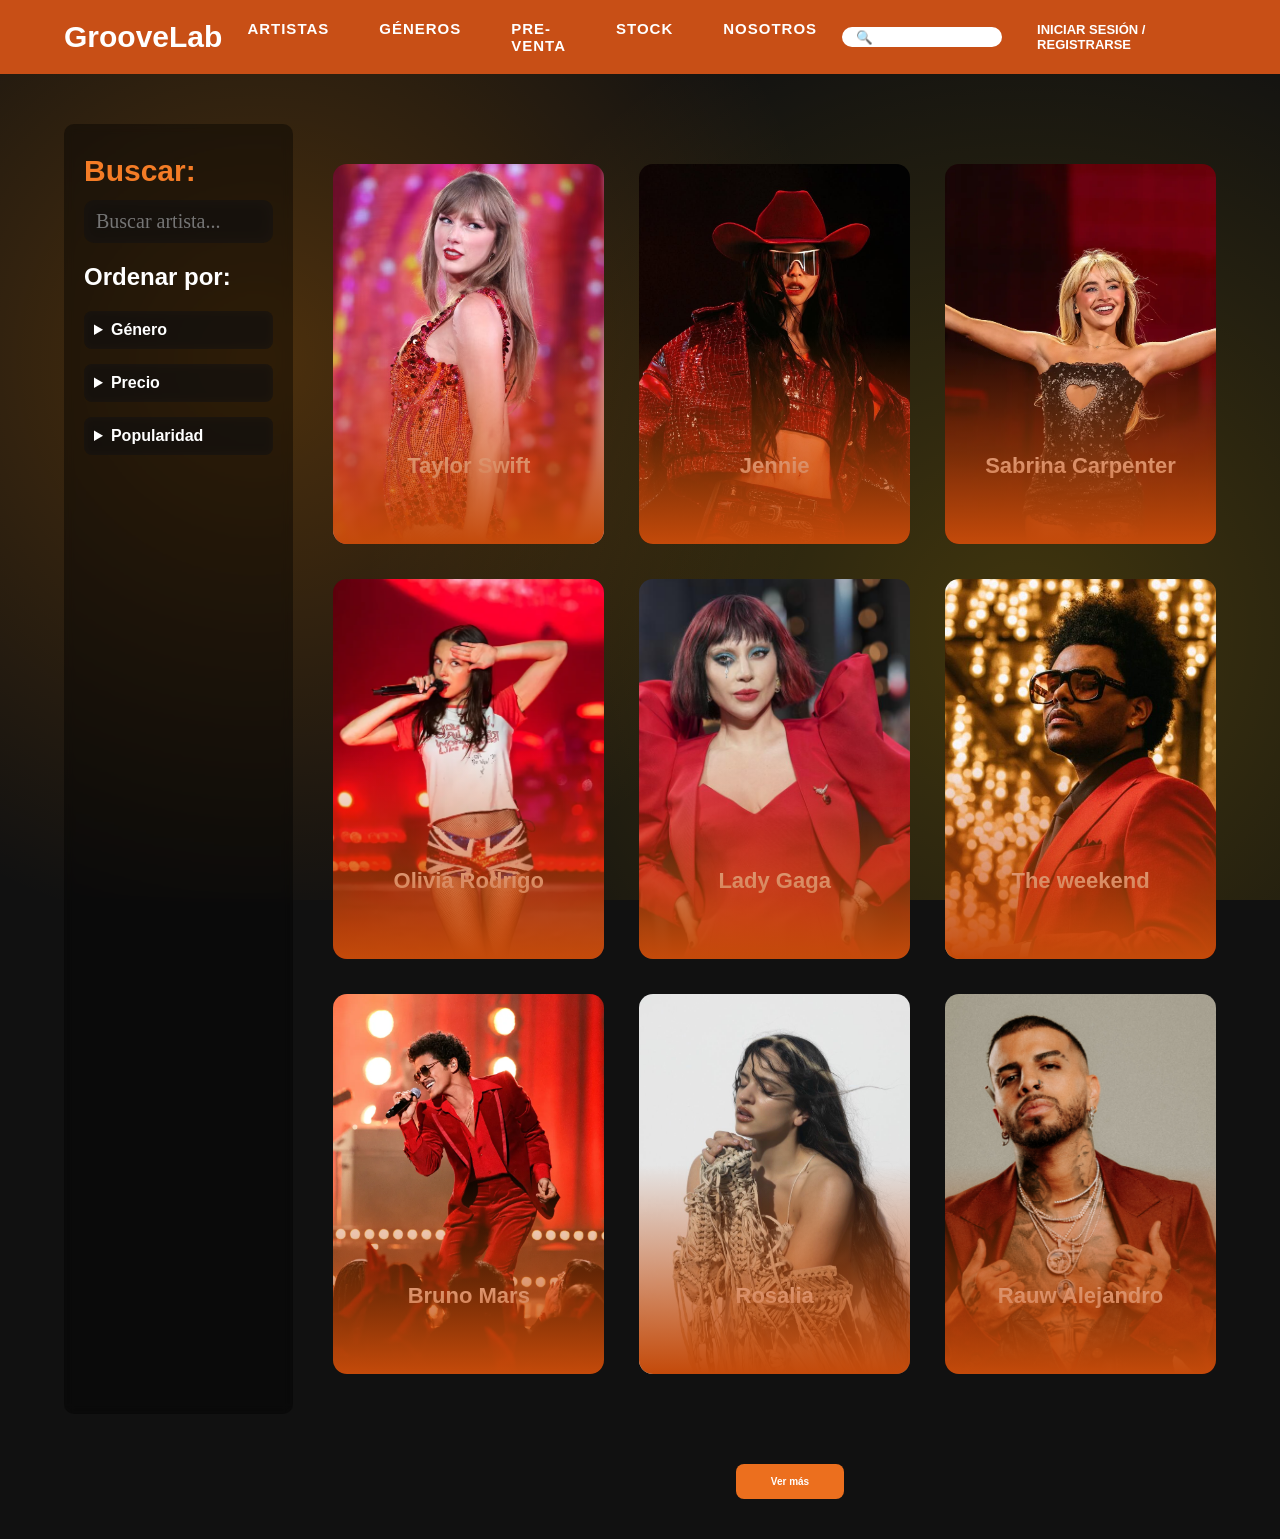
==== artistas.html @ 174f729a "Add files via upload" ====
<!DOCTYPE html>
<html lang="es">

<head>
    <meta charset="UTF-8">
    <meta name="viewport" content="width=device-width, initial-scale=1.0">
    <title>Artistas - GrooveLab</title>

    <link rel="stylesheet" href="style.css">

    <!-- Iconos -->
    <link rel="stylesheet" href="https://cdnjs.cloudflare.com/ajax/libs/font-awesome/6.5.0/css/all.min.css">
</head>

<body>

    <!-- NAVBAR -->
    <header class="navbar">
        <div class="nav-inner">
            <div class="nav-left logo">GrooveLab</div>

            <nav class="nav-center">
                <a href="artistas.html">ARTISTAS</a>
                <a href="generos.html">GÉNEROS</a>
                <a href="#">PRE-VENTA</a>
                <a href="#">STOCK</a>
                <a href="#">NOSOTROS</a>
            </nav>

            <div class="nav-right">
                <div class="search-box">
                    <input type="text" placeholder="🔍">
                </div>
                <a class="login-btn" href="#">INICIAR SESIÓN / REGISTRARSE</a>
            </div>
        </div>
    </header>


    <!-- CONTENIDO GENERAL -->
    <div class="container">

        <!-- FILTROS -->
        <aside class="filters">

            <h3>Buscar:</h3>
<input type="text" class="search-input" placeholder="Buscar artista...">


            <h2>Ordenar por:</h2>

            <details>
                <summary>Género</summary>
                <label><input type="checkbox"> Rock</label>
                <label><input type="checkbox"> Pop</label>
                <label><input type="checkbox"> Soul</label>
                <label><input type="checkbox"> Jazz</label>
            </details>

            <details>
                <summary>Precio</summary>
                <label><input type="checkbox"> Menos de S/ 50</label>
                <label><input type="checkbox"> S/ 50 - S/ 100</label>
                <label><input type="checkbox"> Más de S/ 100</label>
            </details>

            <details>
                <summary>Popularidad</summary>
                <label><input type="checkbox"> Más popular</label>
                <label><input type="checkbox"> Menos poluar</label>
            </details>

        </aside>


        <!-- GRID DE ARTISTAS -->
        <section class="artist-grid" id="artistsGrid">
    
            <div class="artist-card">
                <img src="Artistas/taylor.avif" alt="Taylor Swift">
                <p>Taylor Swift</p>
            </div>

            <div class="artist-card">
                <img src="Artistas/jennie.jpg" alt="Jennie">
                <p>Jennie</p>
            </div>

            <div class="artist-card">
                <img src="Artistas/sabri.webp" alt="Sabrina Carpenter">
                <p>Sabrina Carpenter</p>
            </div>

            <div class="artist-card">
                <img src="Artistas/oliv.webp" alt="Olivia Rodrigo">
                <p>Olivia Rodrigo</p>
            </div>

            <div class="artist-card">
                <img src="Artistas/lady.jpg" alt="Lady Gaga">
                <p>Lady Gaga</p>
            </div>

            <div class="artist-card">
                <img src="Artistas/week.jpeg" alt="The weekend">
                <p>The weekend</p>
            </div>

            <div class="artist-card">
                <img src="Artistas/bruno.webp" alt="Bruno Mars">
                <p>Bruno Mars</p>
            </div>

            <div class="artist-card">
                <img src="Artistas/rosalia.jpg" alt="Rosalia">
                <p>Rosalia</p>
            </div>

            <div class="artist-card">
                <img src="Artistas/rauw.jpg" alt= "Rauw Alejandro">
                <p>Rauw Alejandro</p>
            </div>

        </section>
    </div>

    
</div>

<button class="ver-mas-btn" id="verMasBtn">Ver más</button> 

<script>
document.addEventListener("DOMContentLoaded", () => {

  // Lista de artistas extra )
  const artistasExtra = [
    { nombre: "Artista 10", imagen: "artista10.jpg" },
    { nombre: "Artista 11", imagen: "artista11.jpg" },
    { nombre: "Artista 12", imagen: "artista12.jpg" },
    { nombre: "Artista 13", imagen: "artista13.jpg" },
    { nombre: "Artista 14", imagen: "artista14.jpg" },
    { nombre: "Artista 15", imagen: "artista15.jpg" },
    { nombre: "Artista 16", imagen: "artista16.jpg" },
    { nombre: "Artista 17", imagen: "artista17.jpg" },
    { nombre: "Artista 18", imagen: "artista18.jpg" },
    { nombre: "Artista 19", imagen: "artista19.jpg" },
    { nombre: "Artista 20", imagen: "artista20.jpg" },
    { nombre: "Artista 21", imagen: "artista21.jpg" }
  ];

  const containerSelectors = ["#artistsGrid", ".artists-grid", ".artist-grid", ".grid-artistas", ".artist-grid"];
  let grid = null;
  for (const sel of containerSelectors) {
    grid = document.querySelector(sel);
    if (grid) break;
  }

  if (!grid) {
    console.error("VER-MÁS: No se encontró el contenedor de artistas. Selecciones probadas:", containerSelectors);
    return;
  }

  let verMasBtn = document.getElementById("verMasBtn");
  if (!verMasBtn) {
    verMasBtn = document.createElement("button");
    verMasBtn.id = "verMasBtn";
    verMasBtn.className = "ver-mas-btn";
    verMasBtn.textContent = "VER MÁS";
    grid.insertAdjacentElement("afterend", verMasBtn);
  }

  const cardSelectors = [".artist-card", ".card", ".artista-card"];
  let templateCard = null;
  for (const s of cardSelectors) {
    templateCard = document.querySelector(s);
    if (templateCard) break;
  }

  function crearCardFromData(artista) {
    const card = document.createElement("div");
    card.className = templateCard ? templateCard.className : "artist-card";
    card.innerHTML = `
      <img src="${artista.imagen}" alt="${artista.nombre}">
      <p class="artist-name">${artista.nombre}</p>
      <button class="btn-ver">Ver</button>
    `;
    return card;
  }

  function cloneCardWithData(artista) {
    if (!templateCard) return crearCardFromData(artista);

    const clone = templateCard.cloneNode(true);

    const img = clone.querySelector("img");
    if (img) {
      img.src = artista.imagen;
      img.alt = artista.nombre;
    } else {
      const newImg = document.createElement("img");
      newImg.src = artista.imagen;
      newImg.alt = artista.nombre;
      clone.insertAdjacentElement("afterbegin", newImg);
    }

    const nameSelectors = ["p", ".artist-name", ".nombre", "h3", "h4"];
    let nameEl = null;
    for (const sel of nameSelectors) {
      nameEl = clone.querySelector(sel);
      if (nameEl) break;
    }
    if (nameEl) {
      nameEl.textContent = artista.nombre;
    } else {
      const p = document.createElement("p");
      p.className = "artist-name";
      p.textContent = artista.nombre;
      clone.appendChild(p);
    }

    let btn = clone.querySelector(".btn-ver, .card-btn, .ver-btn, .btn");
    if (!btn) {
      btn = document.createElement("button");
      btn.className = "btn-ver";
      btn.textContent = "Ver";
      clone.appendChild(btn);
    }

    return clone;
  }

  let index = 0;

  verMasBtn.addEventListener("click", () => {
    if (index >= artistasExtra.length) {
      verMasBtn.style.display = "none";
      return;
    }

    const toAdd = Math.min(8, artistasExtra.length - index);
    for (let i = 0; i < toAdd; i++) {
      const artista = artistasExtra[index++];
      const newCard = templateCard ? cloneCardWithData(artista) : crearCardFromData(artista);
      grid.appendChild(newCard);
    }

    if (index >= artistasExtra.length) {
      verMasBtn.style.display = "none";
    }

  });

});
</script>



</body>
</html>
---- style.css ----
/* RESET */

* {
    margin: 0;
    padding: 0;
    box-sizing: border-box;
}

body {
    background: #000;
    font-family:'Times New Roman', Times, serif;
    overflow-x: hidden;
}

/*NAVBAR*/

/* ===== NAVBAR GENERAL ===== */

.navbar {
    width: 100%;
    background: #C14A06;           /* naranja vibrante */
    padding: 12px 35px;
    display: flex;
    align-items: center;
    justify-content: space-between;
    font-family: 'Helvetica', sans-serif;
    position: fixed;               /* fija arriba */
    top: 0;
    left: 0;
    z-index: 9999;
}

/* ===== LOGO ===== */

.logo {
    font-size: 28px;
    font-weight: 800;
    color: white;
}

/* ===== MENÚ PRINCIPAL ===== */

.nav-links {
    display: flex;
    gap: 35px;
}

.nav-links a {
    color: white;
    text-decoration: none;
    font-size: 14px;
    font-weight: 700;
    letter-spacing: 1px;
}

.nav-links a:hover {
    opacity: 0.7;
}

/* ===== SEARCH BOX ===== */

.search-box {
    position: relative;
    margin-right: 20px;
}

.search-box input {
    width: 160px;
    height: 20px;
    border-radius: 20px;
    border: none;
    padding-left: 25px;
    outline: none;
    background: white;
}

.search-box::before {
    content: "";
    position: absolute;
    left: 8px;
    top: 0px;
    font-size: 13px;
}

/* ===== BOTÓN DE LOGIN ===== */

.login-btn {
    color: white;
    font-size: 13px;
    text-decoration: none;
    font-weight: 700;
}

.login-btn:hover {
    opacity: 0.7;
}

/* ===== PARA QUE EL CONTENIDO NO SUBA DEBAJO DE LA BARRA ===== */

body {
    padding-top: 70px;  /* evita que la navbar tape el inicio */
}


.logo {
    font-size: 30px;
    font-weight: 700;
    color: white;
}

.nav-center {
    display: flex;
    justify-content: center;
    flex: 1;
}

.nav-center a {
    color: white;
    text-decoration: none;
    margin: 0 18px;
    font-weight: 600;
    letter-spacing: 1px;
    font-size: 15px;
}

.nav-right {
    display: flex;
    align-items: center;
    gap: 15px;
}

.search-box input {
    padding: 8px 14px;
    border-radius: 20px;
    border: none;
    width: 160px;
}

.login-btn {
    color: white;
    text-decoration: none;
    font-weight: bold;
    font-size: 13px;
}


/* HERO SECTION */

.hero {
    width: 100%;
    height: 678px;
    position: relative;
    overflow: hidden;
    display: flex;
    align-items: flex-start;
    padding-top: -50px;
    
}

/* Fondo */
.hero-bg {
    position: absolute;
    inset: 0;
    background:
        radial-gradient(circle at 20% 40%, rgba(255,140,0,0.25), transparent 50%),
        radial-gradient(circle at 80% 70%, rgba(255,200,0,0.2), transparent 55%),
        #111;
    z-index: 0;
}

/* Contenedor */
.hero-content {
    width: 90%;
    max-width: 1400px;
    margin: auto;
    margin-top: 200px;
    position: relative;
    z-index: 5;
    display: flex;
    flex-direction: column;
    align-items: flex-start; /* Para los textos a la izquierda */

}

/* Bienvenido */
.welcome {
    font-size: 85px;
    color: white;
    font-weight: 800;
    margin-top: -100px;
    margin-bottom: 15px;
    z-index: 6;
    position: relative;
}

/* Título GROOVELAB */
.hero-title {
    font-size: 210px;
    font-family: Arial, Helvetica, sans-serif;
    font-weight: 900;
    letter-spacing: -10px;
    line-height: 0.8;
    display: flex;
    color: #D15E20;
    transform: scaleY(1.50); /* Estirado vertical */
    transform-origin: bottom;
    margin-top: 60px;
    z-index: 5;
    position: relative;
}

.hero-title span:nth-child(odd) {
    color: transparent;
    -webkit-text-stroke: 4px #D15E20;
}

/* Texto bajo */
.tagline {
    margin-top: 25px;
    border: 2px solid rgba(255,255,255,0.8);
    padding: 12px 25px;
    display: inline-block;
    border-radius: 50px;
    font-size: 18px;
    color: white;
    background: rgba(0,0,0,0.4);
    position: relative;
    z-index: 6;
    align-self: flex-end;
    margin-right: 5%;
}

/* ============================
       VINILO 
============================= */

.vinyl {
    position: absolute;
    bottom: -368px;      /* BAJA el vinilo */
    left: 50%;           /* lo manda al CENTRO */
    transform: translateX(-50%);
    width: 620px;        /* tamaño */
    opacity: 0.9;
    z-index: 3;          /* detrás del texto */
    pointer-events: none;
}

/* =============================
      LO MÁS PEDIDO
============================= */

.mas-pedido {
    background: linear-gradient(to bottom, #ff8c0038, #1c100b, #000);
    padding: 80px 0 120px;
    text-align: center;
    color: white;
}

.pedido-title {
    font-size: 45px;
    font-weight: 900;
    margin-bottom: 60px;
}

/* --- WRAPPER REAL (AQUÍ VAN LAS FLECHAS AFUERA) --- */
.carousel-wrapper {
    position: relative;
    width: 90%;
    max-width: 1300px;
    margin: auto;
}

/* --- CONTENEDOR DEL CARRUSEL (NO SE EXPANDE) --- */
.carousel-container {
    overflow: hidden;
    padding: 0 40px;         /* MARGEN LATERAL */
}

/* --- FILA HORIZONTAL CORRECTA --- */
.carousel-track {
    display: flex;            /* ← ESTO evita que se ponga en columna */
    flex-direction: row;
    gap: 45px;
    transition: transform 0.4s ease;
}

/* --- ITEMS --- */
.item {
    min-width: 250px;
    text-align: center;
}

.item img {
    width: 260px;
    height: 260px;
    object-fit: cover;
    border-radius: 5px;
    box-shadow: 0 0 18px rgba(0,0,0,0.6);
}

.item h3 {
    margin-top: 15px;
    font-size: 16px;
}

.item p {
    font-size: 15px;
    margin: 8px 0 12px;
}

/* --- BOTÓN AGREGAR (idéntico a tu maqueta) --- */
.add-btn {
    background: #ec6f1e;
    color: white;
    padding: 10px 28px;
    border: none;
    border-radius: 6px;
    font-weight: bold;
    cursor: pointer;
    transition: 0.2s ease;
}

.add-btn:hover {
    background: #ff7e29;
}

/* --- FLECHAS AFUERA SIN MOVER EL CARRUSEL --- */
.arrow {
    position: absolute;
    top: 50%;
    transform: translateY(-50%);
    background: rgba(0,0,0,0.45);
    border: 2px solid #e46a1f;
    width: 45px;
    height: 45px;
    font-size: 24px;
    border-radius: 50%;
    display: flex;
    align-items: center;
    justify-content: center;
    color: #e46a1f;
    cursor: pointer;
    z-index: 20;
}

/* FLECHAS EXACTAMENTE AFUERA */
.left-arrow { left: -55px; }
.right-arrow { right: -55px; }

/* --- PUNTITOS --- */
.dots {
    margin-top: 35px;
}

.dots span {
    display: inline-block;
    width: 10px;
    height: 10px;
    background: white;
    opacity: 0.4;
    border-radius: 50%;
    margin: 0 6px;
}

.dots span.active {
    opacity: 1;
}

/* ================
   NOVEDADES
================ */

.novedades {
    text-align: center;
    color: white;
    position: relative;
    padding: 60px 0;
    background:
        radial-gradient(circle at 20% 30%, rgba(255,140,0,0.22), transparent 55%),
        radial-gradient(circle at 80% 70%, rgba(255,180,60,0.18), transparent 60%),
        radial-gradient(circle at 50% 100%, rgba(255,120,30,0.12), transparent 70%),
        #0b0b0b;
}

.novedades .pedido-title {
    font-size: 45px;
    font-weight: 900;
    margin-bottom: 60px;
}

/* FLECHAS EXCLUSIVAS DE NOVEDADES (afuera) */
.novedades-left {
    left: -55px;
}

.novedades-right {
    right: -55px;
}


/* =============================
      NOVEDADES EN CD
============================= */

.novedades-cd {
    background: linear-gradient(to bottom,#1c100b, #000, #ff8c0038);
    padding: 70px 0 120px;
    text-align: center;
    color: white;
}

.novedades-cd .pedido-title {
    font-size: 45px;
    font-weight: 900;
    margin-bottom: 60px;
}

/* Flechas específicas del carrusel CD */
.novedadescd-left {
    left: -55px;
}

.novedadescd-right {
    right: -55px;
}


/* CONTENEDOR PRINCIPAL */
/* SECCIÓN COMPLETA */
.vinilo-hero {
    position: relative;
    width: 100%;
    height: 100vh;
    overflow: hidden;
}

/* FONDO CON BLUR SOLO A LA IMAGEN */
.vinilo-bg {
    position: absolute;
    top: 0;
    left: 0;
    width: 100%;
    height: 100%;
    background-image: url("fondo.jpg");
    background-size: cover;
    background-position: center;
    filter: blur(5px); 
    z-index: 1;
}

/* CONTENIDO ENCIMA */
.vinilo-contenido {
    position: relative;
    z-index: 2;
    height: 100%;
    display: flex;
    flex-direction: column;
    justify-content: center;  /* Centro vertical */
    align-items: center;       /* Centro horizontal */
    text-align: center;
    color: white;
    padding: 20px;
}

/* TÍTULO */
.vinilo-contenido h1 {
    font-size: 52px;
    font-weight: 700;
    margin-bottom: 20px;
}

/* SUBTÍTULO */
.vinilo-contenido p {
    font-size: 24px;
    margin-bottom: 30px;
}

/* BOTÓN */
.vinilo-btn {
    padding: 12px 30px;
    font-size: 18px;
    background-color: #ff7b00;
    border: none;
    color: white;
    border-radius: 8px;
    cursor: pointer;
    transition: 0.3s ease;
}

.vinilo-btn:hover {
    background-color: #ff9a2b;
}


/* --------------------- */
/*     FOOTER GENERAL    */
/* --------------------- */

.footer {
    background-color: #d4611a; /* mismo color que tu página */
    padding: 60px 0 40px 0;
    color: white;
    width: 100%;
    margin-top: 0;
}

.footer-container {
    width: 90%;
    margin: auto;
    display: grid;
    grid-template-columns: 1.5fr 1fr 1fr 1fr;
    gap: 40px;
    align-items: start; /* BAJA las columnas */
}

/* --------------------- */
/*    TEXTO PRINCIPAL    */
/* --------------------- */

.footer-about h2 {
    font-size: 42px;
    font-weight: bold;
    margin-bottom: 20px;
    color: rgb(22, 21, 21);
}

.footer-about p {
    color: white;
    line-height: 1.6;
    font-size: 16px;
}

/* --------------------- */
/*     COLUMNAS FOOTER   */
/* --------------------- */

.footer-column h3 {
    color: rgb(22, 21, 21);
    margin-bottom: 18px;
    font-size: 22px;
}

.footer-column p a {
    color: white;
    text-decoration: none;
    font-size: 16px;
}

.footer-column p {
    margin-bottom: 12px;
    color: white;
}

.footer-column a:hover {
    color: #f2f2f2;
}

/* --------------------- */
/*         ÍCONOS        */
/* --------------------- */

.footer-column i {
    margin-right: 10px;
    color: white;
    font-size: 18px;
}

/* Redes sociales */
.footer-social {
    grid-column: 1 / -1; /* ocupa todo el ancho debajo */
    text-align: center;
    margin-top: 30px;
}

.footer-social a {
    font-size: 32px;
    margin: 0 15px;
    color: white;
    text-decoration: none;
}

.footer-social a:hover {
    color: #f2f2f2;
}


/* ------------------------------------------------------------------------------------*/ 

body {
    margin: 0;
    padding: 0;
    background:
        radial-gradient(circle at 20% 40%, rgba(255,140,0,0.25), transparent 50%),
        radial-gradient(circle at 80% 70%, rgba(255,200,0,0.2), transparent 55%),
        #111;
    background-attachment: fixed;
    background-size: cover;
    font-family: sans-serif;
}

/* NAVBAR (igual a tu página principal) --*/ 
.navbar {
    backdrop-filter: blur(10px);
    background: #C84F16;
    padding: 15px 0;
    position: sticky;
    top: 0;
    z-index: 100;
}

.nav-inner {
    width: 90%;
    margin: auto;
    display: flex;
    justify-content: space-between;
    align-items: center;
}

.nav-center a {
    color: white;
    text-decoration: none;
    margin: 0 15px;
    padding: 5px 10px;
    border-radius: 6px;
}

.nav-center a.active,
.nav-center a:hover {
    background: #ffffff33;
}

/* BUSCADOR DE ARTISTAS – ESTILO GLASS */
.artists-page .search-input,
.search-input {
    width: 100%;
    padding: 12px 15px;
    background: rgba(22, 21, 21, 0.5) !important;
    color: #fff !important;
    backdrop-filter: blur(8px) !important;
    border-radius: 10px !important;
    font-size: 14px;
    outline: none !important;
    transition: 0.3s ease !important;
}


/* CONTENEDOR GENERAL */
.container {
    width: 90%;
    margin: 50px auto;
    display: flex;
    gap: 40px;
}

/* FILTROS */
.filters {
    width: 250px;
    color: white;
    padding: 20px;
    border-radius: 10px;
    background: rgba(0, 0, 0, 0.4);
    backdrop-filter: blur(5px);
}

.filters h2 {
    margin-top: 0;
}

details {
    background: rgba(22, 21, 21, 0.5);
    backdrop-filter: blur(5px);
    padding: 10px;
    border-radius: 8px;
    margin-bottom: 15px;
}

summary {
    cursor: pointer;
    font-weight: bold;
}

label {
    display: block;
    margin-left: 10px;
    margin-top: 5px;
}

/* =============================
   GRID DE ARTISTAS 
============================= */
.artist-grid {
    display: grid;
    grid-template-columns: repeat(3, 1fr);
    gap: 55px; 
    width: 80%;
    margin: 0 auto;
}

/* =============================
   TARJETA 
============================= */
.artist-card {
    background: #1b1b1e; /* Fondo gris oscuro */
    border-radius: 0; 
    overflow: hidden;
    position: relative;
    box-shadow: none;
    transition: transform .25s, box-shadow .25s;
}

/* HOVER CON BRILLO */
.artist-card:hover {
    transform: translateY(-6px);
    box-shadow: 0 0 25px rgba(255, 255, 255, 0.9);
}

/* =============================
   IMAGEN + DEGRADADO 
============================= */
.artist-card img {
    width: 100%;
    height: 340px; 
    object-fit: cover;
    display: block;
}

/* DEGRADADO ANARANJADO DESDE ABAJO HACIA ARRIBA */
.artist-card::after {
    content: "";
    position: absolute;
    bottom: 0;
    left: 0;
    width: 100%;
    height: 55%;
    background: linear-gradient(to top, #c44a0a, rgba(0,0,0,0));
    pointer-events: none;
}

/* =============================
   TEXTO DEL NOMBRE 
============================= */
.artist-card p {
    position: absolute;
    bottom: 65px;
    width: 100%;
    text-align: center;
    font-size: 22px;
    font-weight: 600;
    color: white;
}

/* =============================
   BOTÓN “VER” 
============================= */
.artist-card .btn-ver {
    position: absolute;
    bottom: 20px;
    left: 50%;
    transform: translateX(-50%);
    background: #e86d0e; /* NARANJA EXACTO */
    color: white;
    border: none;
    padding: 7px 22px;
    font-size: 15px;
    border-radius: 6px;
    font-weight: 600;
    cursor: pointer;
    transition: background .2s;
}

.artist-card .btn-ver:hover {
    background: #c95f0d;
}

/* =============================
   FILTROS – TAMAÑO ORIGINAL
============================= */

.filters h3 {
    font-size: 30px;        /* <-- MÁS GRANDE */
    color: #f47c26;
    margin-bottom: 12px;    /* <-- ESPACIO ENTRE "Buscar:" Y EL CUADRO */
    margin-top: 10px;       /* <-- SEPARA EL TÍTULO DE LO QUE ESTÁ ARRIBA */
}

.filters h2 {
margin-bottom: 20px;
}

/* === BUSCADOR RECTANGULAR === */
.search-input {
    width: 100%;
    padding: 10px 12px;
    background: #2d2d30;              /* Fondo oscuro  */
    border: 2px;        /* Borde naranja */
    border-radius: 10px;               /* Bordes redondeados */
    color: white;                      /* Texto blanco */
    font-size: 20px;
    font-family: 'Merriweather', serif;
    outline: none;                     /* Quita el borde azul feo */
    transition: all 0.25s ease;
    margin-bottom: 20px;
}

.filters-container {
    width: 260px;
    padding: 15px;
    background: rgba(0,0,0,0.35);
    border-radius: 30px;
    color: white;
    font-family: 'Merriweather', serif;
    margin-left: 60px;
}

.filters-container h3 {
    font-size: 20px;
    margin-bottom: 10px;
    color: #ff8a28;
}

.search-box-artists input {
    width: 100%;
    padding: 8px 12px;
    border: none;
    border-radius: 6px;
    margin-bottom: 18px;
}

.filter-group label {
    display: block;
    margin-top: 12px;
    font-weight: 600;
}

.filter-group select {
    width: 100%;
    margin-top: 6px;
    padding: 7px;
    border-radius: 6px;
    border: none;
}




.ver-mas-btn {
    display: block;
    margin: 40px auto;
    transform: translateX(150px); /* <<< LO MUEVE SOLO UN POQUITO A LA DERECHA */
    padding: 12px 35px;
    border-radius: 8px;
    border: none;
    cursor: pointer;
    font-size: 10px;
    font-weight: 600;
    background: #ec6f1e;
    color: #ffffff;
}

.ver-mas-btn:hover {
  
    box-shadow: 0 0 20px rgba(78, 9, 3, 0.8);
}




.page-bg {
    position: fixed;
    inset: 0;
    background:
        radial-gradient(circle at 20% 40%, rgba(255,140,0,0.25), transparent 50%),
        radial-gradient(circle at 80% 70%, rgba(255,200,0,0.2), transparent 55%),
        #111;
    z-index: -1;
}

/* Título */
.section-title {
    text-align: center;
    margin-top: 140px;
    font-size: 42px;
    font-weight: 900;
    color: white;
}

/* Grid */
.artist-grid {
    width: 85%;
    margin: 40px auto;
    display: grid;
    grid-template-columns: repeat(3, 1fr);
    gap: 35px;
}

/* TARJETAS */
.artist-card {
    position: relative;
    height: 380px;
    border-radius: 14px;
    overflow: hidden;
    cursor: pointer;
    transition: transform .3s ease;
}

.artist-card:hover {
    transform: scale(1.03);
}

/* Imagen */
.artist-card img {
    width: 100%;
    height: 100%;
    object-fit: cover;
}

/* Degradado naranja */
.artist-overlay {
    position: absolute;
    inset: 0;
    background: linear-gradient(to bottom, transparent, rgba(255,128,0,0.75));
}

/* Texto */
.artist-card h3 {
    position: absolute;
    bottom: 60px;
    left: 20px;
    font-size: 26px;
    color: white;
    font-weight: 800;
}

/* Botón */
.artist-btn {
    position: absolute;
    bottom: 15px;
    left: 20px;
    background: #f28b00;
    border: none;
    padding: 8px 22px;
    border-radius: 8px;
    font-weight: bold;
    cursor: pointer;
    color: white;
    transition: background .3s ease;
}

.artist-btn:hover {
    background: #ff9f1a;
}

/* ===== SECCIÓN GENERAL ===== */



.generos-section {
    padding: 80px 0;
    background:radial-gradient(circle at 20% 40%, rgba(255,140,0,0.25), transparent 50%),
        radial-gradient(circle at 80% 70%, rgba(255,200,0,0.2), transparent 55%),
        #111;
    text-align: center;
    color: white;
    
}

.generos-title {
    font-size: 50px;
    font-weight: 900;
    margin-bottom: 50px;
    font-family: 'Times New Roman', Times, serif;
    margin-top: -30px;   /* SUBE EL TÍTULO */
    margin-bottom: 35px; /* LO PEGAMOS MÁS AL GRID */
}

/* ===== GRID ===== */

.generos-grid {
    width: 90%;
    margin: auto;
    display: grid;
    grid-template-columns: repeat(3, 1fr);
    gap: 25px;
}

/* ===== ITEM ===== */

.genero-item {
    position: relative;
    width: 100%;
    height: 230px;
    border-radius: 6px;
    overflow: hidden;
}

.genero-item img {
    width: 100%;
    height: 100%;
    object-fit: cover;
}

.overlay {
    position: absolute;
    bottom: 0;
    width: 100%;
    height: 45%;
    background: linear-gradient(to top, rgba(255, 102, 0, .9), transparent);
}

.genero-item h3 {
    position: absolute;
    bottom: 15px;
    left: 50%;
    transform: translateX(-50%);
    font-size: 20px;
    font-weight: 900;
    color: white;
}
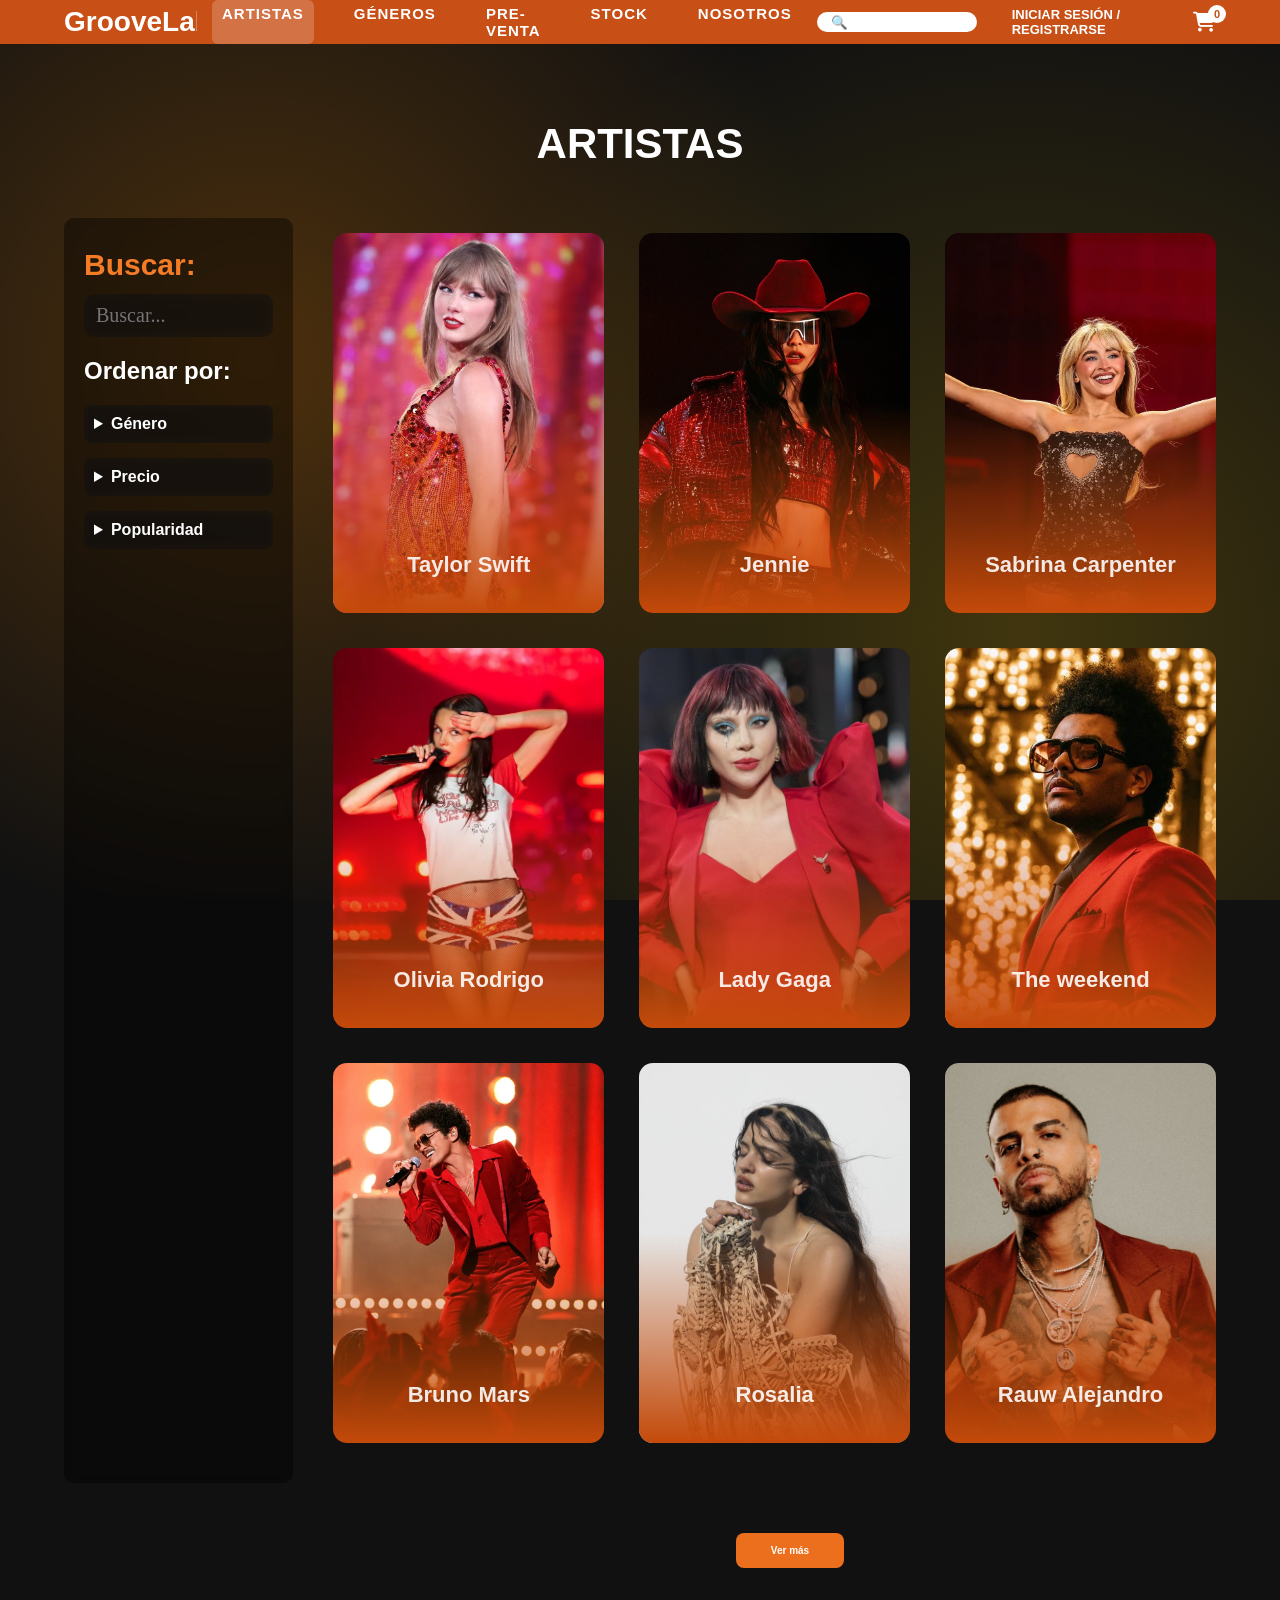
==== commit b28c2ba0: "Add files via upload" ====
--- a/artistas.html
+++ b/artistas.html
@@ -6,7 +6,7 @@
     <meta name="viewport" content="width=device-width, initial-scale=1.0">
     <title>Artistas - GrooveLab</title>
 
-    <link rel="stylesheet" href="style.css">
+    <link rel="stylesheet" href="artistas.css">
 
     <!-- Iconos -->
     <link rel="stylesheet" href="https://cdnjs.cloudflare.com/ajax/libs/font-awesome/6.5.0/css/all.min.css">
@@ -14,64 +14,163 @@
 
 <body>
 
-    <!-- NAVBAR -->
-    <header class="navbar">
+<!-- NAVBAR -->
+   <header class="navbar">
         <div class="nav-inner">
-            <div class="nav-left logo">GrooveLab</div>
+            <div class="nav-left logo">
+    <a href="index.html">GrooveLab</a>
+</div>
 
             <nav class="nav-center">
-                <a href="artistas.html">ARTISTAS</a>
+                <a href="artistas.html"class="active">ARTISTAS</a>
                 <a href="generos.html">GÉNEROS</a>
-                <a href="#">PRE-VENTA</a>
-                <a href="#">STOCK</a>
-                <a href="#">NOSOTROS</a>
+                <a href="preventa.html">PRE-VENTA</a>
+                <a href="stock.html">STOCK</a>
+                <a href="nosotros.html">NOSOTROS</a>
             </nav>
 
             <div class="nav-right">
                 <div class="search-box">
                     <input type="text" placeholder="🔍">
                 </div>
-                <a class="login-btn" href="#">INICIAR SESIÓN / REGISTRARSE</a>
-            </div>
+                <!-- CARRITO -->
+    <div class="cart">
+        <i class="fa-solid fa-cart-shopping"></i>
+        <span id="cart-count">0</span>
+    </div>
+
+    <a class="login-btn" href="sesión.html">INICIAR SESIÓN / REGISTRARSE</a>
+</div>
+
+<div class="cart-popup" id="cart-popup">
+    <div class="cart-item">
+        <img id="popup-img" src="" alt="">
+        <div class="cart-info">
+            <p id="popup-title"></p>
+            <span id="popup-price"></span>
         </div>
-    </header>
-
-
-    <!-- CONTENIDO GENERAL -->
-    <div class="container">
-
-        <!-- FILTROS -->
-        <aside class="filters">
-
-            <h3>Buscar:</h3>
-<input type="text" class="search-input" placeholder="Buscar artista...">
-
-
-            <h2>Ordenar por:</h2>
-
-            <details>
-                <summary>Género</summary>
-                <label><input type="checkbox"> Rock</label>
-                <label><input type="checkbox"> Pop</label>
-                <label><input type="checkbox"> Soul</label>
-                <label><input type="checkbox"> Jazz</label>
-            </details>
-
-            <details>
-                <summary>Precio</summary>
-                <label><input type="checkbox"> Menos de S/ 50</label>
-                <label><input type="checkbox"> S/ 50 - S/ 100</label>
-                <label><input type="checkbox"> Más de S/ 100</label>
-            </details>
-
-            <details>
-                <summary>Popularidad</summary>
-                <label><input type="checkbox"> Más popular</label>
-                <label><input type="checkbox"> Menos poluar</label>
-            </details>
-
-        </aside>
-
+    </div>
+
+    <a href="carrito.html" class="view-cart">Ver carrito</a>
+</div>
+
+<script>
+  (function () {
+    const navEntries = performance.getEntriesByType("navigation");
+    if (navEntries.length > 0 && navEntries[0].type === "reload") {
+        localStorage.removeItem("cartProducts");
+        localStorage.removeItem("cartCount");
+    }
+})();
+document.addEventListener("DOMContentLoaded", function () {
+
+    const cartNumber = document.getElementById("cart-count");
+
+    let cartCount = localStorage.getItem("cartCount")
+        ? parseInt(localStorage.getItem("cartCount"))
+        : 0;
+
+    cartNumber.textContent = cartCount;
+
+    const buttons = document.querySelectorAll(".add-btn, .btn-add");
+
+    const popup = document.getElementById("cart-popup");
+    const popupImg = document.getElementById("popup-img");
+    const popupTitle = document.getElementById("popup-title");
+    const popupPrice = document.getElementById("popup-price");
+
+    buttons.forEach(button => {
+        button.addEventListener("click", () => {
+
+            const card = button.closest(".preventa-card, .stock-card");
+            if (!card) return;
+
+            const img = card.querySelector("img").src;
+            const title = card.querySelector("h3").textContent;
+
+            // 🔴 quitamos "S/." y lo volvemos número
+            const priceText = card.querySelector("p")?.textContent || "S/. 0";
+            const price = parseFloat(priceText.replace("S/.", "").trim());
+
+            // 🔵 LEER CARRITO
+            let cart = JSON.parse(localStorage.getItem("cartProducts")) || [];
+
+            // 🔵 VER SI YA EXISTE
+            const existingProduct = cart.find(item => item.title === title);
+
+            if (existingProduct) {
+                existingProduct.qty += 1;
+            } else {
+                cart.push({
+                    img: img,
+                    title: title,
+                    price: price,
+                    qty: 1
+                });
+            }
+
+            // 🔵 GUARDAR
+            localStorage.setItem("cartProducts", JSON.stringify(cart));
+
+            // 🛒 contador
+            cartCount++;
+            cartNumber.textContent = cartCount;
+            localStorage.setItem("cartCount", cartCount);
+
+            // popup
+            if (popup) {
+                popupImg.src = img;
+                popupTitle.textContent = title;
+                popupPrice.textContent = "S/. " + price.toFixed(2);
+
+                popup.classList.add("show");
+                setTimeout(() => popup.classList.remove("show"), 3000);
+            }
+        });
+    });
+
+});
+</script>
+
+
+
+
+</header>
+
+  <h1 class="section-title">ARTISTAS</h1>
+
+<div class="container">
+
+    <!-- FILTROS (COPIADO EXACTO) -->
+    <aside class="filters">
+
+        <h3>Buscar:</h3>
+        <input type="text" class="search-input" id="searchBox" placeholder="Buscar...">
+
+        <h2>Ordenar por:</h2>
+
+        <details>
+            <summary>Género</summary>
+            <label><input type="checkbox"> Rock</label>
+            <label><input type="checkbox"> Pop</label>
+            <label><input type="checkbox"> Soul</label>
+            <label><input type="checkbox"> Jazz</label>
+        </details>
+
+        <details>
+            <summary>Precio</summary>
+            <label><input type="checkbox"> Menos de S/ 50</label>
+            <label><input type="checkbox"> S/ 50 - S/ 100</label>
+            <label><input type="checkbox"> Más de S/ 100</label>
+        </details>
+
+        <details>
+            <summary>Popularidad</summary>
+            <label><input type="checkbox"> Más popular</label>
+            <label><input type="checkbox"> Menos popular</label>
+        </details>
+
+    </aside>
 
         <!-- GRID DE ARTISTAS -->
         <section class="artist-grid" id="artistsGrid">
@@ -134,21 +233,21 @@
 
   // Lista de artistas extra )
   const artistasExtra = [
-    { nombre: "Artista 10", imagen: "artista10.jpg" },
-    { nombre: "Artista 11", imagen: "artista11.jpg" },
-    { nombre: "Artista 12", imagen: "artista12.jpg" },
-    { nombre: "Artista 13", imagen: "artista13.jpg" },
-    { nombre: "Artista 14", imagen: "artista14.jpg" },
-    { nombre: "Artista 15", imagen: "artista15.jpg" },
-    { nombre: "Artista 16", imagen: "artista16.jpg" },
-    { nombre: "Artista 17", imagen: "artista17.jpg" },
-    { nombre: "Artista 18", imagen: "artista18.jpg" },
-    { nombre: "Artista 19", imagen: "artista19.jpg" },
-    { nombre: "Artista 20", imagen: "artista20.jpg" },
-    { nombre: "Artista 21", imagen: "artista21.jpg" }
+    { nombre: "Ariana Grande", imagen: "Artistas/ariana.webp" },
+    { nombre: "Humbe", imagen: "Artistas/humbe.jpg" },
+    { nombre: "Billie Eilish", imagen: "Artistas/billie.jpg" },
+    { nombre: "Conan Gray", imagen: "Artistas/conan.jpg" },
+    { nombre: "Selena Gomez", imagen: "Artistas/selena.avif" },
+    { nombre: "Kali Uchis", imagen: "Artistas/kali.jpeg" },
+    { nombre: "Travis Scott", imagen: "Artistas/taylor.webp" },
+    { nombre: "Shakira", imagen: "Artistas/shakira.webp" },
+    { nombre: "Kendrick Lamar", imagen: "Artistas/kandrik.webp" },
+    { nombre: "Sia", imagen: "Artistas/sia.webp" },
+    { nombre: "Milo J", imagen: "Artistas/milo.jpg" },
+    { nombre: "Natalia Lafourcade", imagen: "Artistas/natalia.webp" }
   ];
 
-  const containerSelectors = ["#artistsGrid", ".artists-grid", ".artist-grid", ".grid-artistas", ".artist-grid"];
+  const containerSelectors = ["#artistsGrid", ".artists-grid", ".artist-grid", ".grid-artistas", ".artist-grid",];
   let grid = null;
   for (const sel of containerSelectors) {
     grid = document.querySelector(sel);
@@ -218,13 +317,7 @@
       clone.appendChild(p);
     }
 
-    let btn = clone.querySelector(".btn-ver, .card-btn, .ver-btn, .btn");
-    if (!btn) {
-      btn = document.createElement("button");
-      btn.className = "btn-ver";
-      btn.textContent = "Ver";
-      clone.appendChild(btn);
-    }
+
 
     return clone;
   }
@@ -237,7 +330,7 @@
       return;
     }
 
-    const toAdd = Math.min(8, artistasExtra.length - index);
+    const toAdd = Math.min(9, artistasExtra.length - index);
     for (let i = 0; i < toAdd; i++) {
       const artista = artistasExtra[index++];
       const newCard = templateCard ? cloneCardWithData(artista) : crearCardFromData(artista);
--- a/artistas.css
+++ b/artistas.css
@@ -0,0 +1,667 @@
+/* RESET */
+
+* {
+    margin: 0;
+    padding: 0;
+    box-sizing: border-box;
+}
+
+body {
+    margin: 0;
+    padding: 0;
+    background:
+        radial-gradient(circle at 20% 40%, rgba(255,140,0,0.25), transparent 50%),
+        radial-gradient(circle at 80% 70%, rgba(255,200,0,0.2), transparent 55%),
+        #111;
+    background-attachment: fixed;
+    background-size: cover;
+    font-family: sans-serif;
+}
+
+
+/* ===== NAVBAR GENERAL ===== */
+
+.navbar {
+    width: 100%;
+    background: #C84F16;           
+    display: flex;
+    align-items: center;
+    justify-content: space-between;
+    font-family: 'Helvetica', sans-serif;
+    position: fixed;              
+    top: 0;
+    left: 0;
+    z-index: 9999;
+}
+
+/* ===== LOGO ===== */
+
+.logo {
+    font-size: 28px;
+    font-weight: 700;
+    color: white;
+    font-family: Helvetica, sans-serif;
+    overflow-x: hidden;
+}
+
+.logo a{
+    color: white;
+    text-decoration: none;
+    font-size: inherit;
+    font-weight: inherit;
+    font-family: inherit;
+}
+
+/* ===== MENÚ PRINCIPAL ===== */
+
+.nav-links {
+    display: flex;
+    gap: 35px;
+}
+
+.nav-links a {
+    color: white;
+    text-decoration: none;
+    font-size: 14px;
+    font-weight: 700;
+    letter-spacing: 1px;
+}
+
+.nav-links a:hover {
+    opacity: 0.7;
+}
+
+/* ===== SEARCH BOX ===== */
+
+.search-box {
+    position: relative;
+    margin-right: 20px;
+    order: 1;
+}
+
+.search-box input {
+    width: 160px;
+    height: 20px;
+    border-radius: 20px;
+    border: none;
+    padding-left: 25px;
+    outline: none;
+    background: white;
+}
+
+.search-box::before {
+    content: "";
+    position: absolute;
+    left: 8px;
+    top: 0px;
+    font-size: 13px;
+}
+
+/* ===== BOTÓN DE LOGIN ===== */
+
+.login-btn:hover {
+    opacity: 0.7;
+}
+
+
+.nav-center {
+    display: flex;
+    justify-content: center;
+    flex: 1;
+}
+
+.nav-center a {
+    color: white;
+    text-decoration: none;
+    margin: 0 15px;
+    padding: 5px 10px;
+    border-radius: 6px;
+    font-weight: 600;
+    letter-spacing: 1px;
+    font-size: 15px;
+}
+
+.nav-right {
+    display: flex;
+    align-items: center;
+    gap: 15px;
+    margin-left: auto; 
+}
+
+
+.search-box input {
+    padding: 8px 14px;
+    border-radius: 20px;
+    border: none;
+    width: 160px;
+}
+
+.login-btn {
+    text-decoration: none;
+    font-weight: 700;
+    color: white;
+    font-size: 13px;
+    order: 2;
+}
+
+.nav-inner {
+    width: 90%;
+    margin: auto;
+    display: flex;
+    justify-content: space-between;
+    align-items: center;
+}
+
+.nav-center a.active,
+.nav-center a:hover {
+    background: #ffffff33;
+}
+
+/* ===== CARRITO ===== */
+
+.cart i {
+    font-size: 20px;
+}
+
+.cart {
+    position: relative;
+    color: white;
+    font-size: 20px;
+    cursor: pointer;
+    margin-left: 5px;
+    order: 3;
+}
+
+#cart-count {
+    position: absolute;
+    top: -6px;
+    right: -10px;
+    background: white;
+    color: #C84F16;
+    font-size: 11px;
+    font-weight: bold;
+    width: 18px;
+    height: 18px;
+    border-radius: 50%;
+    display: flex;
+    align-items: center;
+    justify-content: center;
+}
+
+
+.cart-popup {
+    position: absolute;
+    top: 45px;
+    right: 0;
+    width: 260px;
+    background: #111;
+    border-radius: 14px;
+    padding: 14px;
+    box-shadow: 0 10px 30px rgba(0,0,0,0.4);
+    opacity: 0;
+    transform: translateY(-10px);
+    pointer-events: none;
+    transition: all 0.3s ease;
+    z-index: 9999;
+}
+
+.cart-popup.show {
+    opacity: 1;
+    transform: translateY(0);
+    pointer-events: auto;
+}
+
+.cart-item {
+    display: flex;
+    gap: 12px;
+    align-items: center;
+    margin-bottom: 12px;
+}
+
+.cart-item img {
+    width: 50px;
+    height: 50px;
+    border-radius: 8px;
+    object-fit: cover;
+}
+
+.cart-info p {
+    font-size: 13px;
+    color: white;
+    margin-bottom: 4px;
+}
+
+.cart-info span {
+    font-size: 12px;
+    color: #C84F16;
+    font-weight: 600;
+}
+
+.view-cart {
+    display: block;
+    text-align: center;
+    padding: 8px;
+    border-radius: 20px;
+    background: #C84F16;
+    color: white;
+    text-decoration: none;
+    font-size: 13px;
+    font-weight: 600;
+}
+
+
+
+
+
+
+/* BUSCADOR DE ARTISTAS – ESTILO GLASS */
+.stock-page .search-input,
+.search-input {
+    width: 100%;
+    padding: 12px 15px;
+    background: rgba(22, 21, 21, 0.5) !important;
+    color: #fff !important;
+    backdrop-filter: blur(8px) !important;
+    border-radius: 10px !important;
+    font-size: 14px;
+    outline: none !important;
+    transition: 0.3s ease !important;
+}
+
+
+/* CONTENEDOR GENERAL */
+.container {
+    width: 90%;
+    margin: 50px auto;
+    display: flex;
+    gap: 40px;
+}
+
+/* FILTROS */
+.filters {
+    width: 250px;
+    color: white;
+    padding: 20px;
+    border-radius: 10px;
+    background: rgba(0, 0, 0, 0.4);
+    backdrop-filter: blur(5px);
+}
+
+.filters h2 {
+    margin-top: 0;
+    margin-bottom: 20px;
+}
+
+.filters h3 {
+    font-size: 30px;      
+    color: #f47c26;
+    margin-bottom: 12px;    
+    margin-top: 10px;      
+}
+
+details {
+    background: rgba(22, 21, 21, 0.5);
+    backdrop-filter: blur(5px);
+    padding: 10px;
+    border-radius: 8px;
+    margin-bottom: 15px;
+}
+
+summary {
+    cursor: pointer;
+    font-weight: bold;
+}
+
+label {
+    display: block;
+    margin-left: 10px;
+    margin-top: 5px;
+}
+
+/* === BUSCADOR === */
+
+.search-input {
+    width: 100%;
+    padding: 10px 12px;
+    background: #2d2d30;              
+    border: 2px;       
+    border-radius: 10px;               
+    color: white;                   
+    font-size: 20px;
+    font-family: 'Merriweather', serif;
+    outline: none;                    
+    transition: all 0.25s ease;
+    margin-bottom: 20px;
+}
+
+.filters-container {
+    width: 260px;
+    padding: 15px;
+    background: rgba(0,0,0,0.35);
+    border-radius: 30px;
+    color: white;
+    font-family: 'Merriweather', serif;
+    margin-left: 60px;
+}
+
+.filters-container h3 {
+    font-size: 20px;
+    margin-bottom: 10px;
+    color: #ff8a28;
+}
+
+.search-box-artists input {
+    width: 100%;
+    padding: 8px 12px;
+    border: none;
+    border-radius: 6px;
+    margin-bottom: 18px;
+}
+
+.filter-group label {
+    display: block;
+    margin-top: 12px;
+    font-weight: 600;
+}
+
+.filter-group select {
+    width: 100%;
+    margin-top: 6px;
+    padding: 7px;
+    border-radius: 6px;
+    border: none;
+}
+
+.ver-mas-btn {
+    display: block;
+    margin: 40px auto;
+    transform: translateX(150px); 
+    padding: 12px 35px;
+    border-radius: 8px;
+    border: none;
+    cursor: pointer;
+    font-size: 10px;
+    font-weight: 600;
+    background: #ec6f1e;
+    color: #ffffff;
+}
+
+.ver-mas-btn:hover {
+  
+    box-shadow: 0 0 20px rgba(78, 9, 3, 0.8);
+}
+
+.page-bg {
+    position: fixed;
+    inset: 0;
+    background:
+        radial-gradient(circle at 20% 40%, rgba(255,140,0,0.25), transparent 50%),
+        radial-gradient(circle at 80% 70%, rgba(255,200,0,0.2), transparent 55%),
+        #111;
+    z-index: -1;
+}
+
+/* Título */
+.section-title {
+    text-align: center;
+    margin-top: 120px;
+    font-size: 42px;
+    font-weight: 900;
+    color: white;
+}
+
+
+
+
+/* =============================
+   GRID DE ARTISTAS 
+============================= */
+.artist-grid {
+    display: grid;
+    grid-template-columns: repeat(3, 1fr);
+    gap: 50px; 
+    width: 100%;
+    margin: 0 auto;
+}
+
+/* =============================
+   TARJETA 
+============================= */
+
+.artist-card {
+    background: #1b1b1e; 
+    border-radius: 0; 
+    overflow: hidden;
+    position: relative;
+    box-shadow: none;
+    transition: transform .25s, box-shadow .25s;
+}
+
+.artist-card:hover {
+    transform: translateY(-6px);
+    box-shadow: 0 0 25px rgba(255, 255, 255, 0.9);
+}
+
+/* =============================
+   IMAGEN + DEGRADADO 
+============================= */
+.artist-card img {
+    width: 100%;
+    height: 340px; 
+    object-fit: cover;
+    display: block;
+}
+
+
+.artist-card::after {
+    content: "";
+    position: absolute;
+    bottom: 0;
+    left: 0;
+    width: 100%;
+    height: 55%;
+    background: linear-gradient(to top, #c44a0a, rgba(0,0,0,0));
+    pointer-events: none;
+}
+
+/* =============================
+   TEXTO DEL NOMBRE 
+============================= */
+.artist-card p {
+    z-index: 5;
+    position: absolute;
+    bottom: 35px;
+    width: 100%;
+    text-align: center;
+    font-size: 22px;
+    font-weight: 600;
+    color: rgba(255, 255, 255, 0.886);
+}
+
+/* =============================
+   BOTÓN “VER” 
+============================= */
+.artist-card .btn-ver {
+    position: absolute;
+    bottom: 20px;
+    left: 50%;
+    transform: translateX(-50%);
+    background: #e86d0e; /* NARANJA EXACTO */
+    color: white;
+    border: none;
+    padding: 7px 22px;
+    font-size: 15px;
+    border-radius: 6px;
+    font-weight: 600;
+    cursor: pointer;
+    transition: background .2s;
+}
+
+.artist-card .btn-ver:hover {
+    background: #c95f0d;
+}
+
+/* =============================
+   FILTROS – TAMAÑO ORIGINAL
+============================= */
+
+.filters h3 {
+    font-size: 30px;        
+    color: #f47c26;
+    margin-bottom: 12px;    
+    margin-top: 10px;       
+}
+
+.filters h2 {
+margin-bottom: 20px;
+}
+
+/* === BUSCADOR RECTANGULAR === */
+.search-input {
+    width: 100%;
+    padding: 10px 12px;
+    background: #2d2d30;             
+    border: 2px;        
+    border-radius: 10px;               
+    color: white;                    
+    font-size: 20px;
+    font-family: 'Merriweather', serif;
+    outline: none;                     
+    transition: all 0.25s ease;
+    margin-bottom: 20px;
+}
+
+.filters-container {
+    width: 260px;
+    padding: 15px;
+    background: rgba(0,0,0,0.35);
+    border-radius: 30px;
+    color: white;
+    font-family: 'Merriweather', serif;
+    margin-left: 60px;
+}
+
+.filters-container h3 {
+    font-size: 20px;
+    margin-bottom: 10px;
+    color: #ff8a28;
+}
+
+.search-box-artists input {
+    width: 100%;
+    padding: 8px 12px;
+    border: none;
+    border-radius: 6px;
+    margin-bottom: 18px;
+}
+
+.filter-group label {
+    display: block;
+    margin-top: 12px;
+    font-weight: 600;
+}
+
+.filter-group select {
+    width: 100%;
+    margin-top: 6px;
+    padding: 7px;
+    border-radius: 6px;
+    border: none;
+}
+
+
+.ver-mas-btn {
+    display: block;
+    margin: 40px auto;
+    transform: translateX(150px); 
+    padding: 12px 35px;
+    border-radius: 8px;
+    border: none;
+    cursor: pointer;
+    font-size: 10px;
+    font-weight: 600;
+    background: #ec6f1e;
+    color: #ffffff;
+}
+
+.ver-mas-btn:hover {
+  
+    box-shadow: 0 0 20px rgba(78, 9, 3, 0.8);
+}
+
+
+.page-bg {
+    position: fixed;
+    inset: 0;
+    background:
+        radial-gradient(circle at 20% 40%, rgba(255,140,0,0.25), transparent 50%),
+        radial-gradient(circle at 80% 70%, rgba(255,200,0,0.2), transparent 55%),
+        #111;
+    z-index: -1;
+}
+
+/* Grid */
+.artist-grid {
+    width: 85%;
+    margin: 15PX auto 40px ;
+    display: grid;
+    grid-template-columns: repeat(3, 1fr);
+    gap: 35px;
+}
+
+/* TARJETAS */
+.artist-card {
+    position: relative;
+    height: 380px;
+    border-radius: 14px;
+    overflow: hidden;
+    cursor: pointer;
+    transition: transform .3s ease;
+}
+
+.artist-card:hover {
+    transform: scale(1.03);
+}
+
+/* Imagen */
+.artist-card img {
+    width: 100%;
+    height: 100%;
+    object-fit: cover;
+}
+
+/* Degradado naranja */
+.artist-overlay {
+    position: absolute;
+    inset: 0;
+    background: linear-gradient(to bottom, transparent, rgba(255,128,0,0.75));
+}
+
+/* Texto */
+.artist-card h3 {
+    position: absolute;
+    bottom: 60px;
+    left: 20px;
+    font-size: 26px;
+    color: white;
+    font-weight: 800;
+}
+
+/* Botón */
+.artist-btn {
+    position: absolute;
+    bottom: 15px;
+    left: 20px;
+    background: #f28b00;
+    border: none;
+    padding: 8px 22px;
+    border-radius: 8px;
+    font-weight: bold;
+    cursor: pointer;
+    color: white;
+    transition: background .3s ease;
+}
+
+.artist-btn:hover {
+    background: #ff9f1a;
+}
